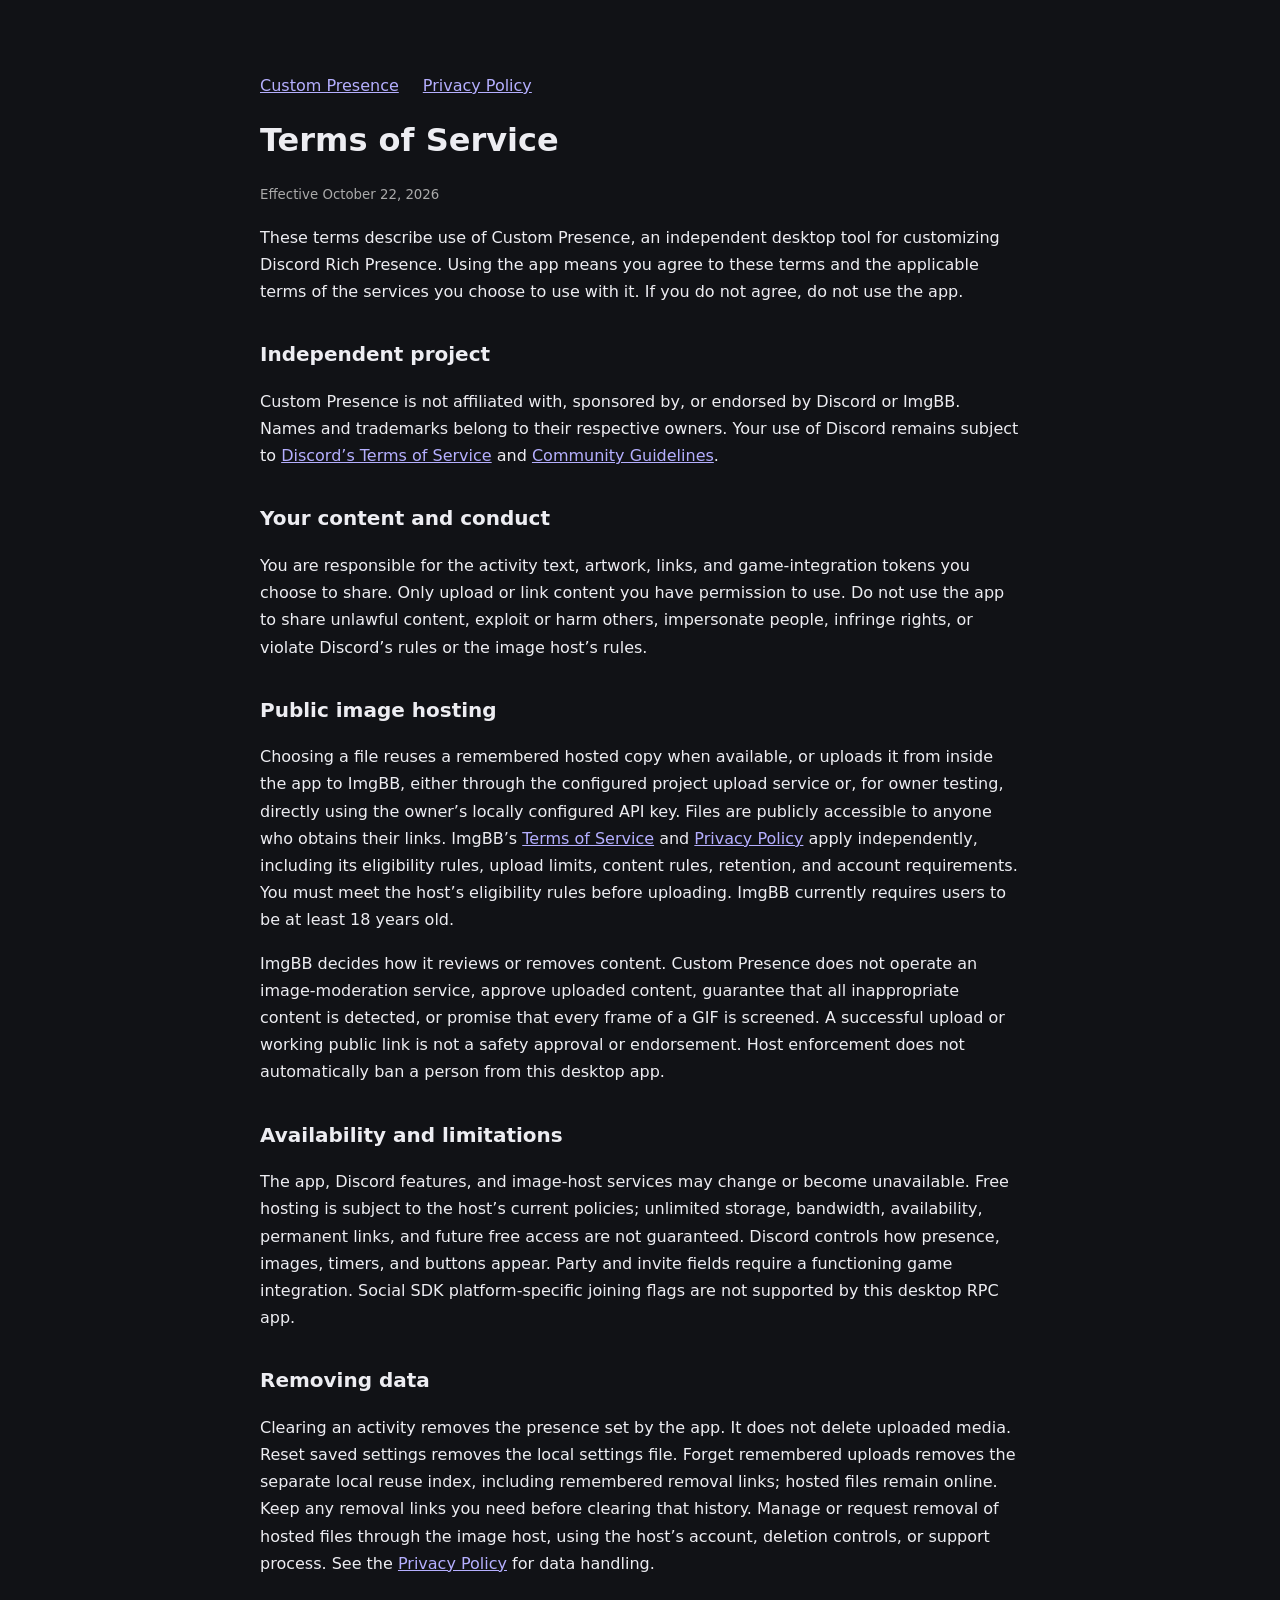
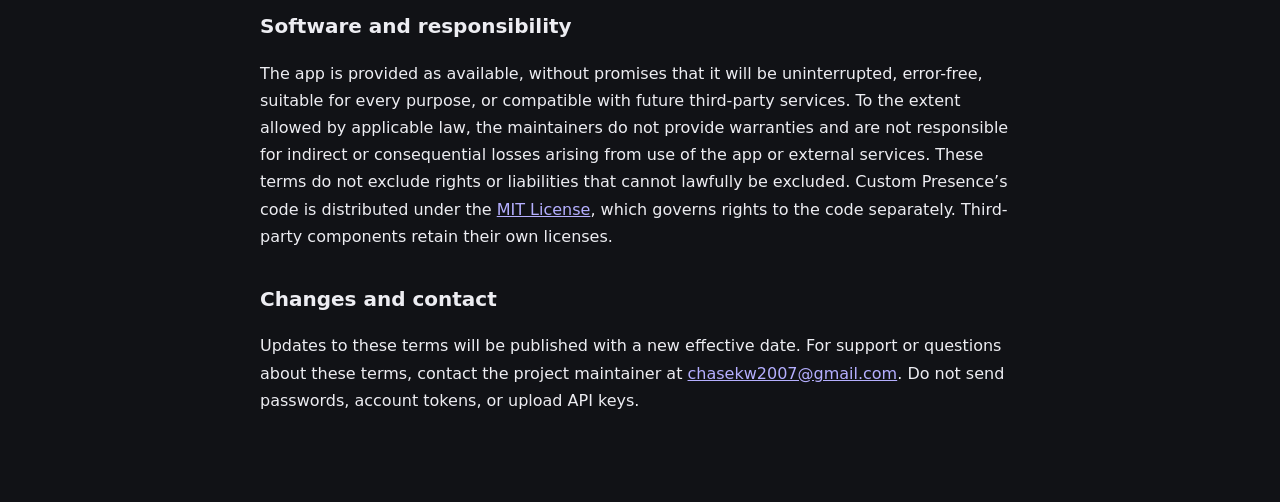
==== custompresence/assets/legal/terms.html @ 873851a4 "Initial release of Custom Presence" ====
<!doctype html><html lang="en"><head><meta charset="utf-8"><meta name="viewport" content="width=device-width,initial-scale=1"><title>Terms of Service · Custom Presence</title><style>body{max-width:760px;margin:48px auto;padding:24px;font:16px/1.7 system-ui;background:#111216;color:#ededf2}a{color:#b5afff}h1{line-height:1.2}h2{font-size:20px;margin-top:32px}small{color:#aaa}nav{display:flex;gap:24px}</style></head><body>
<nav><a href="index.html">Custom Presence</a><a href="privacy.html">Privacy Policy</a></nav>
<h1>Terms of Service</h1><small>Effective October 22, 2026</small>
<p>These terms describe use of Custom Presence, an independent desktop tool for customizing Discord Rich Presence. Using the app means you agree to these terms and the applicable terms of the services you choose to use with it. If you do not agree, do not use the app.</p>
<h2>Independent project</h2><p>Custom Presence is not affiliated with, sponsored by, or endorsed by Discord or ImgBB. Names and trademarks belong to their respective owners. Your use of Discord remains subject to <a href="https://discord.com/terms">Discord’s Terms of Service</a> and <a href="https://discord.com/guidelines">Community Guidelines</a>.</p>
<h2>Your content and conduct</h2><p>You are responsible for the activity text, artwork, links, and game-integration tokens you choose to share. Only upload or link content you have permission to use. Do not use the app to share unlawful content, exploit or harm others, impersonate people, infringe rights, or violate Discord’s rules or the image host’s rules.</p>
<h2>Public image hosting</h2><p>Choosing a file reuses a remembered hosted copy when available, or uploads it from inside the app to ImgBB, either through the configured project upload service or, for owner testing, directly using the owner’s locally configured API key. Files are publicly accessible to anyone who obtains their links. ImgBB’s <a href="https://imgbb.com/tos">Terms of Service</a> and <a href="https://imgbb.com/privacy">Privacy Policy</a> apply independently, including its eligibility rules, upload limits, content rules, retention, and account requirements. You must meet the host’s eligibility rules before uploading. ImgBB currently requires users to be at least 18 years old.</p>
<p>ImgBB decides how it reviews or removes content. Custom Presence does not operate an image-moderation service, approve uploaded content, guarantee that all inappropriate content is detected, or promise that every frame of a GIF is screened. A successful upload or working public link is not a safety approval or endorsement. Host enforcement does not automatically ban a person from this desktop app.</p>
<h2>Availability and limitations</h2><p>The app, Discord features, and image-host services may change or become unavailable. Free hosting is subject to the host’s current policies; unlimited storage, bandwidth, availability, permanent links, and future free access are not guaranteed. Discord controls how presence, images, timers, and buttons appear. Party and invite fields require a functioning game integration. Social SDK platform-specific joining flags are not supported by this desktop RPC app.</p>
<h2>Removing data</h2><p>Clearing an activity removes the presence set by the app. It does not delete uploaded media. Reset saved settings removes the local settings file. Forget remembered uploads removes the separate local reuse index, including remembered removal links; hosted files remain online. Keep any removal links you need before clearing that history. Manage or request removal of hosted files through the image host, using the host’s account, deletion controls, or support process. See the <a href="privacy.html">Privacy Policy</a> for data handling.</p>
<h2>Software and responsibility</h2><p>The app is provided as available, without promises that it will be uninterrupted, error-free, suitable for every purpose, or compatible with future third-party services. To the extent allowed by applicable law, the maintainers do not provide warranties and are not responsible for indirect or consequential losses arising from use of the app or external services. These terms do not exclude rights or liabilities that cannot lawfully be excluded. Custom Presence’s code is distributed under the <a href="https://opensource.org/license/mit">MIT License</a>, which governs rights to the code separately. Third-party components retain their own licenses.</p>
<h2>Changes and contact</h2><p>Updates to these terms will be published with a new effective date. For support or questions about these terms, contact the project maintainer at <a href="mailto:chasekw2007@gmail.com">chasekw2007@gmail.com</a>. Do not send passwords, account tokens, or upload API keys.</p>
</body></html>
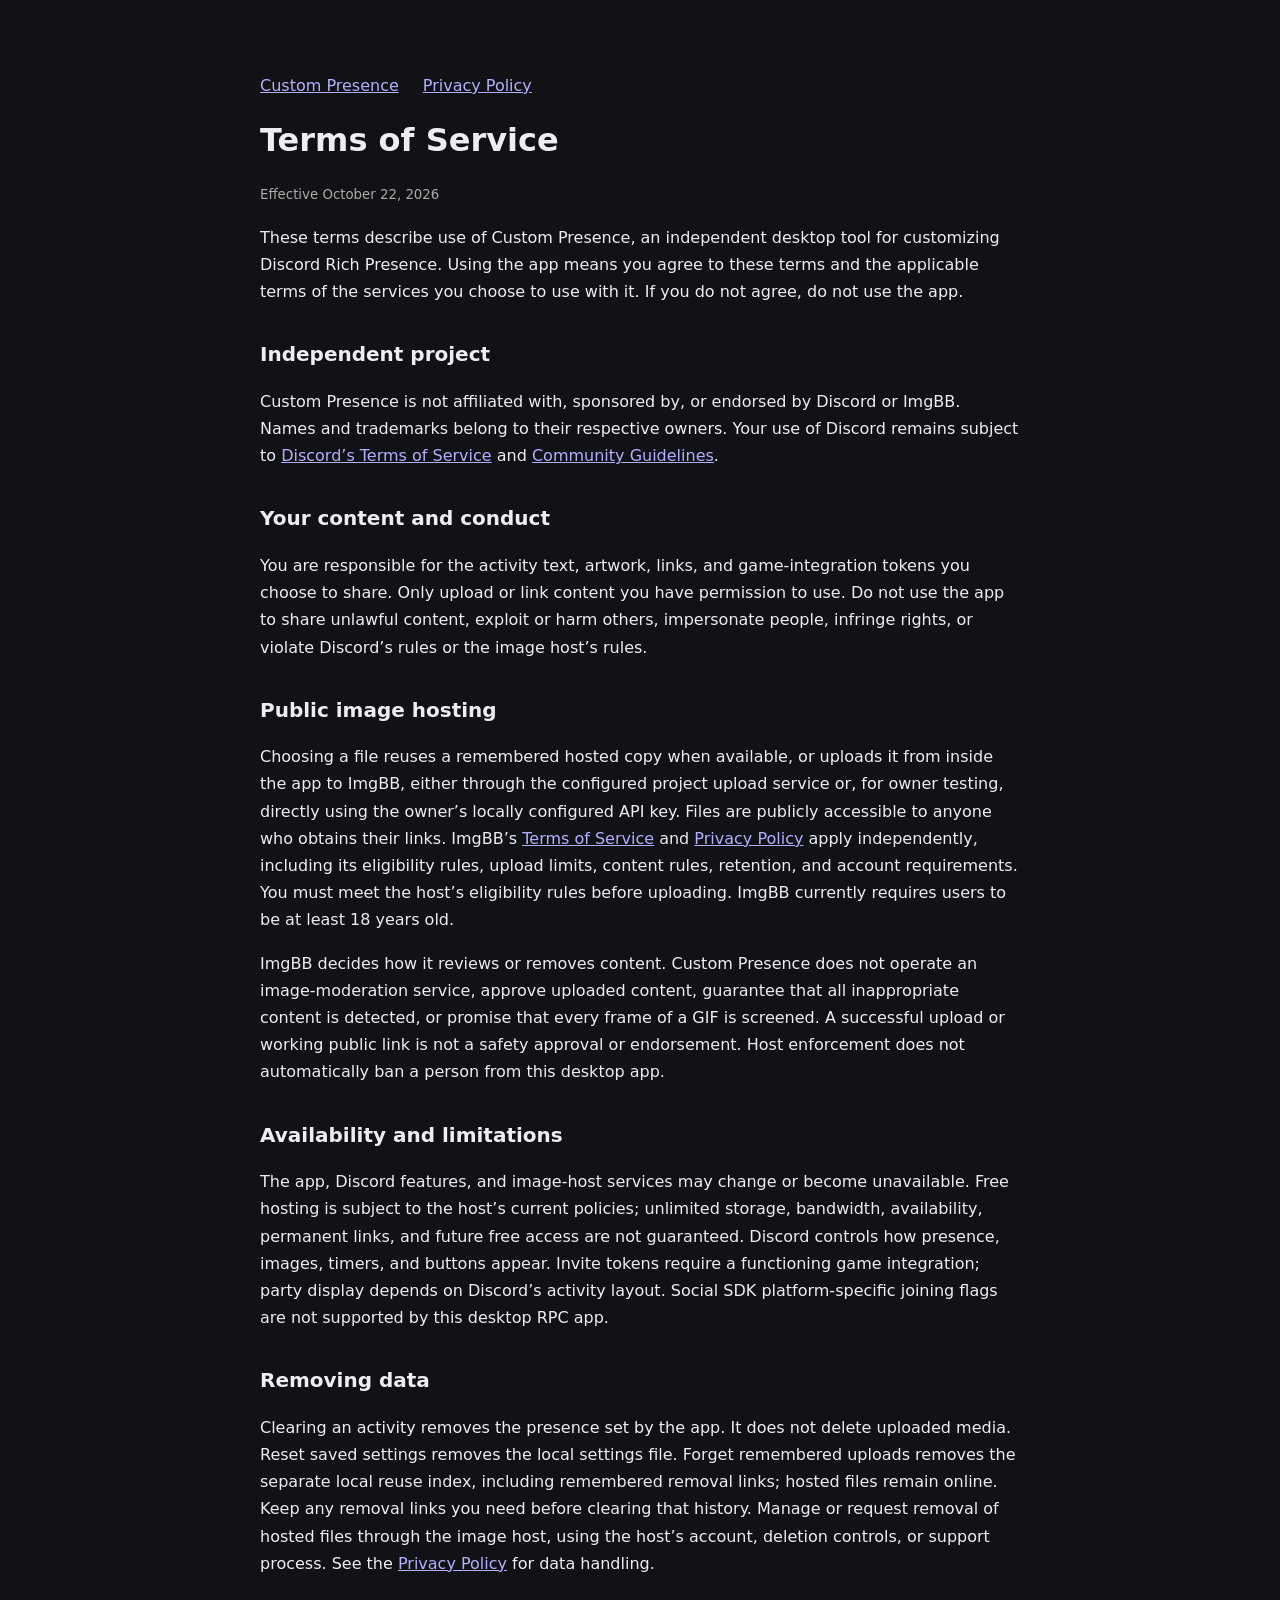
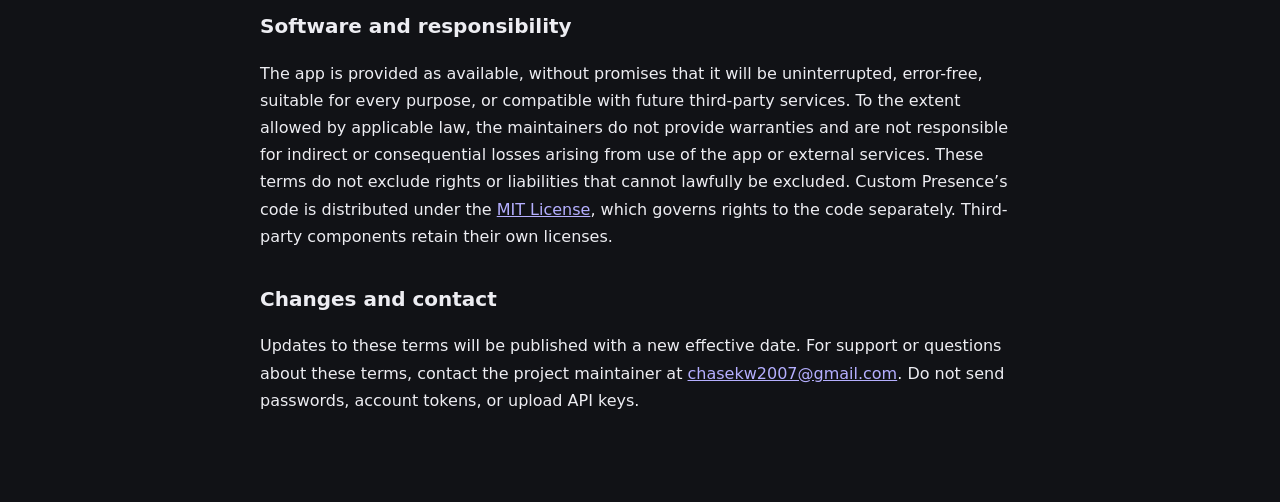
==== commit 50388e5a: "Link published policies and clarify release setup" ====
--- a/custompresence/assets/legal/terms.html
+++ b/custompresence/assets/legal/terms.html
@@ -6,7 +6,7 @@
 <h2>Your content and conduct</h2><p>You are responsible for the activity text, artwork, links, and game-integration tokens you choose to share. Only upload or link content you have permission to use. Do not use the app to share unlawful content, exploit or harm others, impersonate people, infringe rights, or violate Discord’s rules or the image host’s rules.</p>
 <h2>Public image hosting</h2><p>Choosing a file reuses a remembered hosted copy when available, or uploads it from inside the app to ImgBB, either through the configured project upload service or, for owner testing, directly using the owner’s locally configured API key. Files are publicly accessible to anyone who obtains their links. ImgBB’s <a href="https://imgbb.com/tos">Terms of Service</a> and <a href="https://imgbb.com/privacy">Privacy Policy</a> apply independently, including its eligibility rules, upload limits, content rules, retention, and account requirements. You must meet the host’s eligibility rules before uploading. ImgBB currently requires users to be at least 18 years old.</p>
 <p>ImgBB decides how it reviews or removes content. Custom Presence does not operate an image-moderation service, approve uploaded content, guarantee that all inappropriate content is detected, or promise that every frame of a GIF is screened. A successful upload or working public link is not a safety approval or endorsement. Host enforcement does not automatically ban a person from this desktop app.</p>
-<h2>Availability and limitations</h2><p>The app, Discord features, and image-host services may change or become unavailable. Free hosting is subject to the host’s current policies; unlimited storage, bandwidth, availability, permanent links, and future free access are not guaranteed. Discord controls how presence, images, timers, and buttons appear. Party and invite fields require a functioning game integration. Social SDK platform-specific joining flags are not supported by this desktop RPC app.</p>
+<h2>Availability and limitations</h2><p>The app, Discord features, and image-host services may change or become unavailable. Free hosting is subject to the host’s current policies; unlimited storage, bandwidth, availability, permanent links, and future free access are not guaranteed. Discord controls how presence, images, timers, and buttons appear. Invite tokens require a functioning game integration; party display depends on Discord’s activity layout. Social SDK platform-specific joining flags are not supported by this desktop RPC app.</p>
 <h2>Removing data</h2><p>Clearing an activity removes the presence set by the app. It does not delete uploaded media. Reset saved settings removes the local settings file. Forget remembered uploads removes the separate local reuse index, including remembered removal links; hosted files remain online. Keep any removal links you need before clearing that history. Manage or request removal of hosted files through the image host, using the host’s account, deletion controls, or support process. See the <a href="privacy.html">Privacy Policy</a> for data handling.</p>
 <h2>Software and responsibility</h2><p>The app is provided as available, without promises that it will be uninterrupted, error-free, suitable for every purpose, or compatible with future third-party services. To the extent allowed by applicable law, the maintainers do not provide warranties and are not responsible for indirect or consequential losses arising from use of the app or external services. These terms do not exclude rights or liabilities that cannot lawfully be excluded. Custom Presence’s code is distributed under the <a href="https://opensource.org/license/mit">MIT License</a>, which governs rights to the code separately. Third-party components retain their own licenses.</p>
 <h2>Changes and contact</h2><p>Updates to these terms will be published with a new effective date. For support or questions about these terms, contact the project maintainer at <a href="mailto:chasekw2007@gmail.com">chasekw2007@gmail.com</a>. Do not send passwords, account tokens, or upload API keys.</p>
